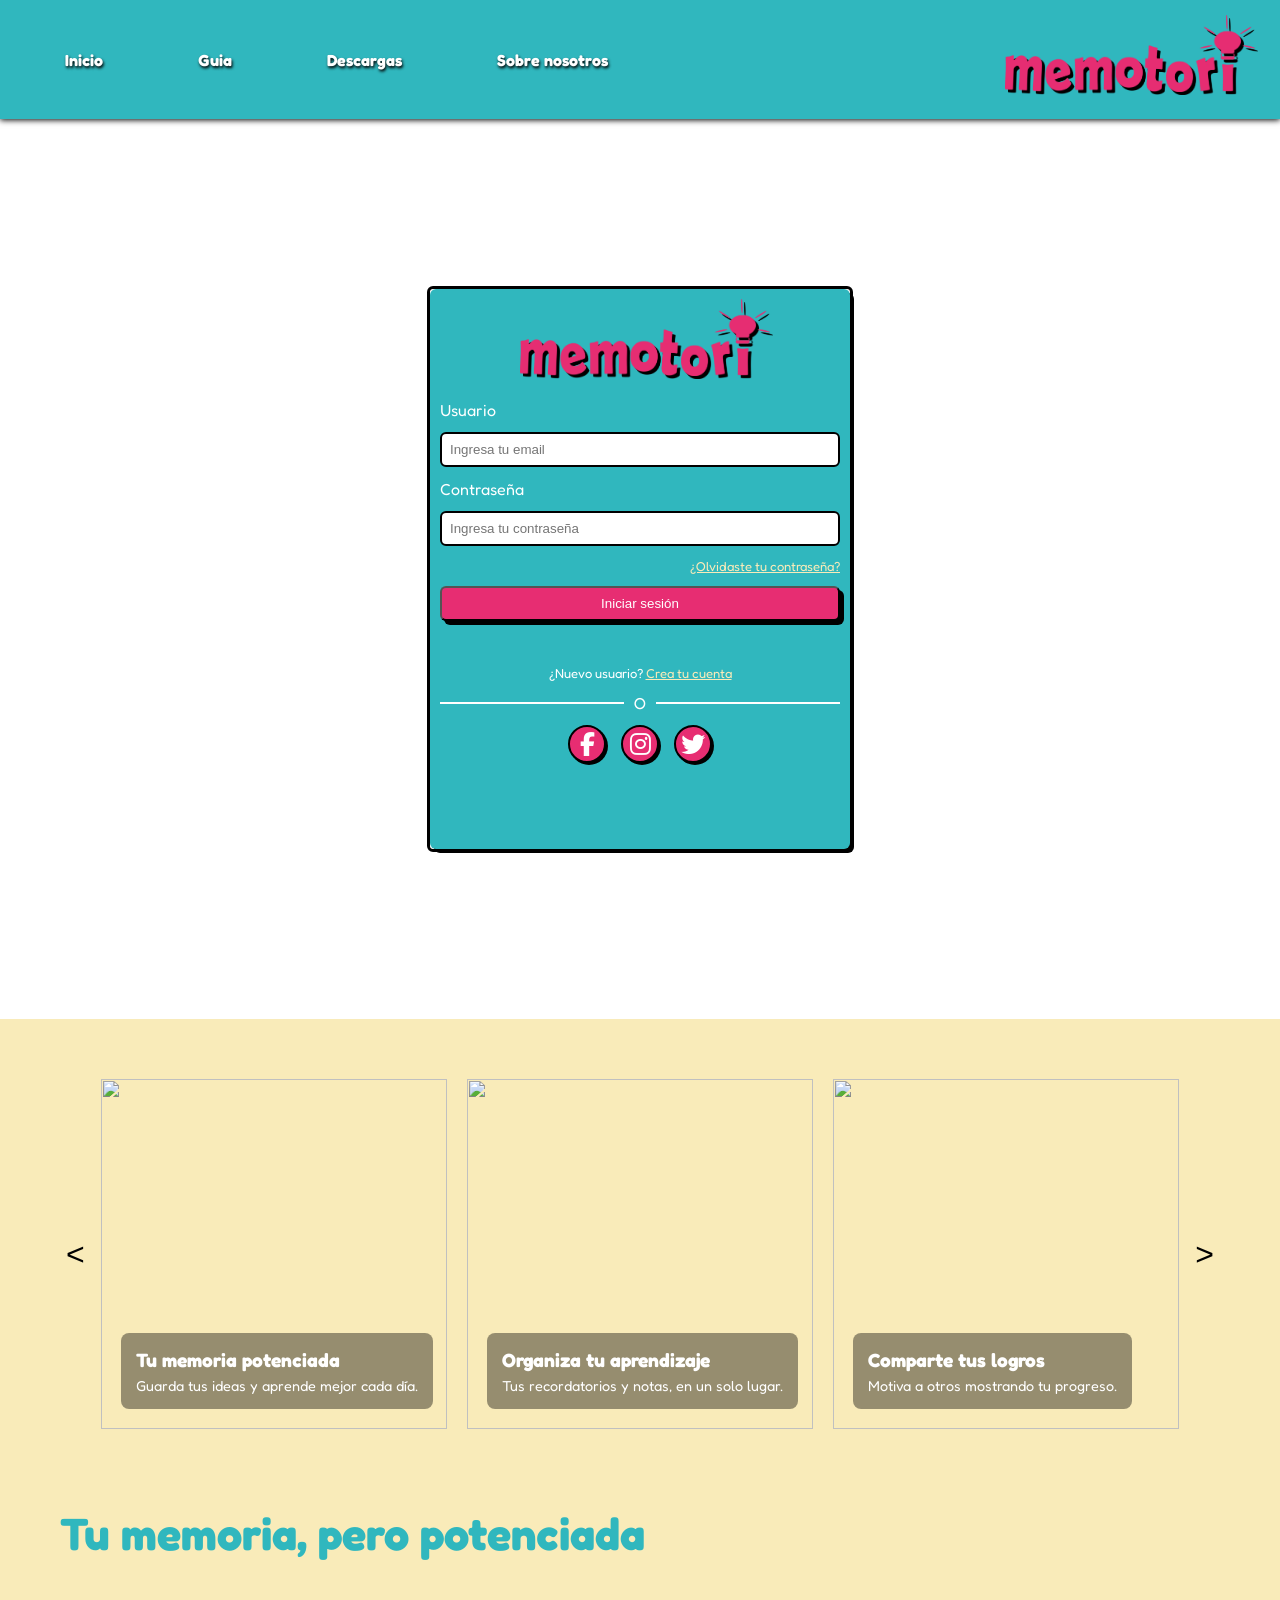
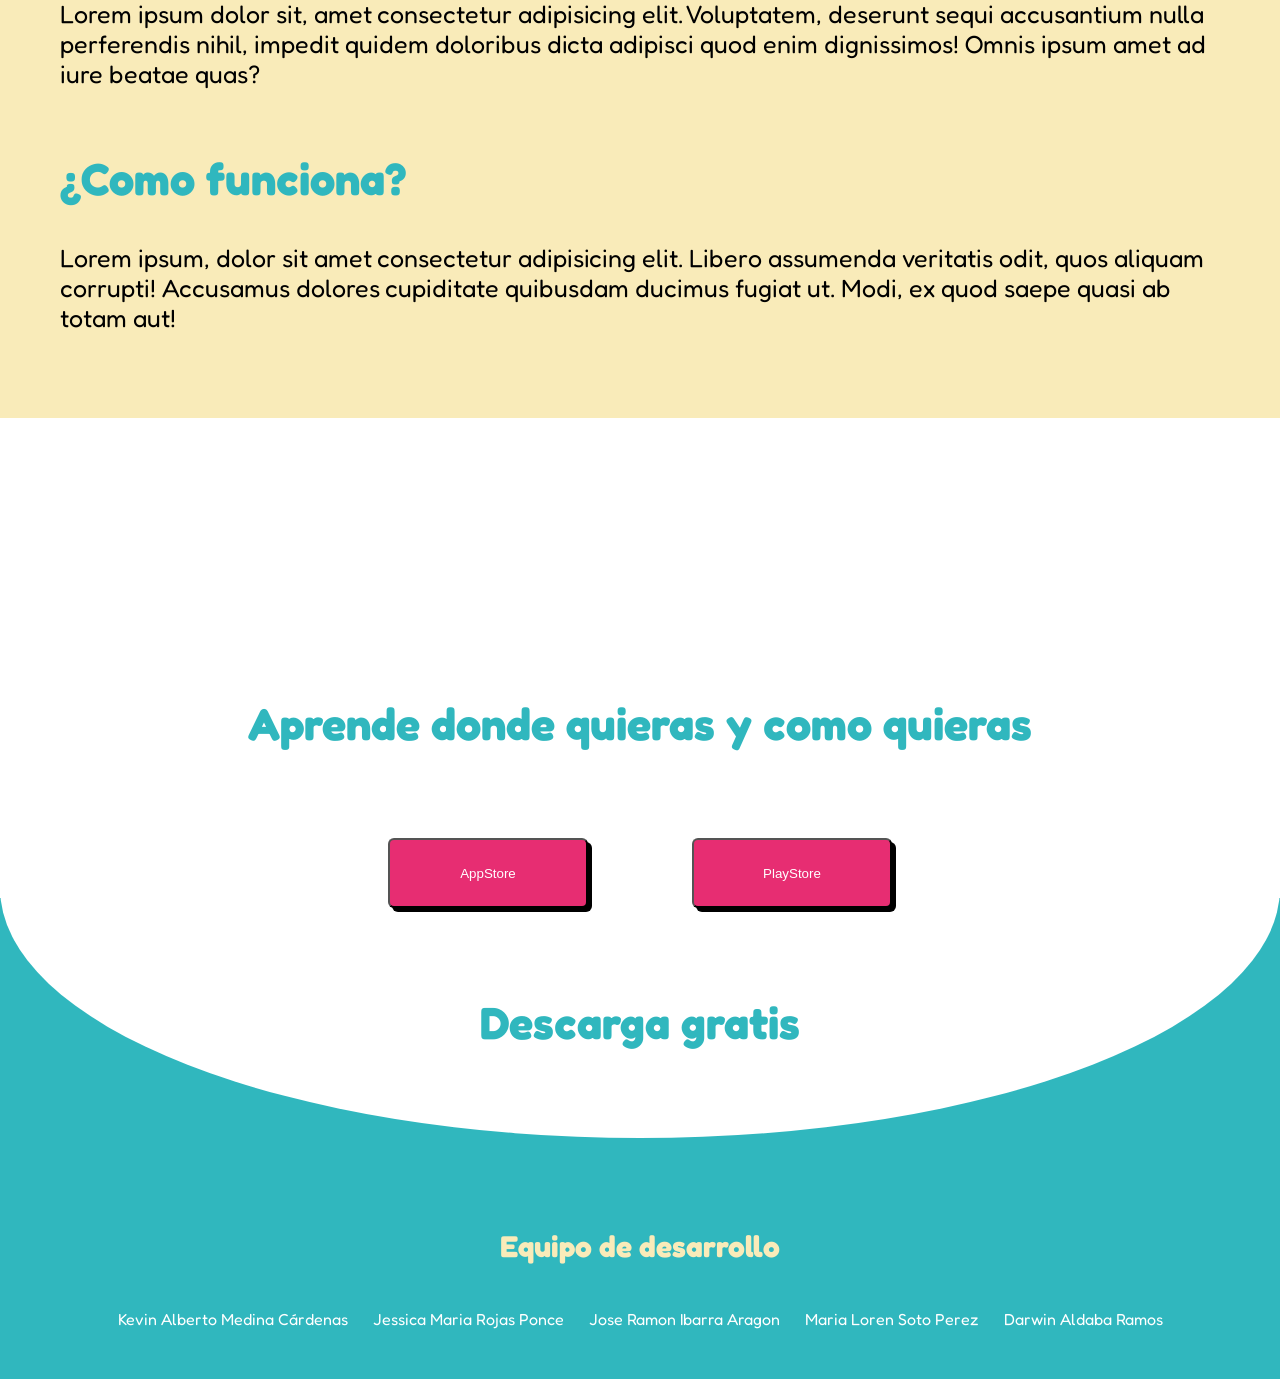
==== crear-carpeta.html @ b7ec8900 "Funcionalidad Categorias" ====
<!DOCTYPE html>
<html lang="es">
<head>
    <meta charset="UTF-8">
    <title>Memotori | Creación de Carpeta</title>
    <link rel="stylesheet" href="css/dashboard.css">
    <style>
        .container-creacion { padding: 40px; max-width: 800px; margin: auto; }
        .input-group { margin-bottom: 25px; }
        .label-custom { display: block; font-family: 'Fredoka One', sans-serif; font-size: 20px; margin-bottom: 10px; text-transform: uppercase; }
        .input-custom { width: 100%; padding: 15px; border: 2px solid #000; border-radius: 12px; font-size: 16px; box-sizing: border-box; }
        
        /* Contenedor de la tarjeta azul de la imagen */
        .card-creator {
            background-color: var(--primary); /* #30B7BE del CSS */
            border: 3px solid #000;
            border-radius: 15px;
            padding: 20px;
            box-shadow: 8px 8px 0 #000;
            display: flex;
            gap: 20px;
        }
        .inputs-tarjeta { flex: 2; display: flex; flex-direction: column; gap: 10px; }
        .image-placeholder { 
            flex: 1; border: 2px dashed #fff; border-radius: 10px; 
            display: flex; flex-direction: column; align-items: center; justify-content: center; color: white;
        }
        .btn-accion {
            background-color: var(--accent); /* #E72D72 del CSS */
            color: white; border: 2px solid #000; padding: 10px 30px;
            border-radius: 10px; cursor: pointer; font-family: 'Fredoka One', sans-serif;
            box-shadow: 4px 4px 0 #000; margin-top: 20px;
        }
    </style>
</head>
<body>
    <header class="topbar">
        <div class="logo"><img src="imagenes/logo.png" alt="Logo"></div>
    </header>

    <main class="container-creacion">
        <div class="input-group">
            <label class="label-custom">Nombre de Categoría</label>
            <input type="text" class="input-custom" id="categoryName" placeholder="Introduzca un nombre">
        </div>

        <div class="input-group">
            <label class="label-custom">Descripción de la Categoría</label>
            <textarea class="input-custom" id="categoryDescription" placeholder="Añade una descripción"></textarea>
        </div>

        <h2 style="text-align: center; font-family: 'Fredoka One';">CREACIÓN DE TARJETAS</h2>

        <div class="card-creator">
            <div class="inputs-tarjeta">
                <input type="text" class="input-custom" placeholder="Introduzca un concepto">
                <input type="text" class="input-custom" placeholder="Introduzca una definición">
                <input type="text" class="input-custom" placeholder="Definición extra">
            </div>
            <div class="image-placeholder">
                <i class="fas fa-image" style="font-size: 40px;"></i>
                <span>Insertar Imagen</span>
            </div>
        </div>

        <div style="display: flex; justify-content: center; gap: 20px;">
            <button class="btn-accion" id="saveCategoryBtn">✓</button>
        </div>
    </main>
    <script src="js/addCategory.js"></script>
    <script src="js/dashboard.js"></script>

</body>
</html>
---- css/dashboard.css ----
:root {
  --primary: #30B7BE;
  --accent: #E72D72;
  --bg: #ffffff;
  --shadow: 8px 8px 0 #000;
}

body {
  margin: 0;
  font-family: 'Fredoka One', sans-serif;
  background-color: #fff;
}

/* HEADER */
.topbar {
  height: 80px;
  background-color: var(--primary);
  justify-content: space-between; 
  display: flex;
  align-items: center;
  padding: 0 30px;
  box-shadow: 0 2px 8px #000;
}

.logo-text {
  color: white;
  font-size: 32px;
  margin-right: 30px;
}

/* SEARCH */
.search-box {
  flex: 1;
  max-width: 500px;
  position: relative;
}

.search-box input {
  width: 100%;
  padding: 10px 45px 10px 20px;
  border-radius: 30px;
  border: none;
  outline: none;
  font-size: 16px;
}

.search-box i {
  position: absolute;
  right: 15px;
  top: 50%;
  transform: translateY(-50%);
  color: #555;
}

/* USER */
.user-avatar {
  width: 45px;
  height: 45px;
  background-color: #222;
  color: white;
  border-radius: 50%;
  display: grid;
  place-items: center;
  margin-left: 20px;
}

/* DASHBOARD */
.dashboard {
  padding: 60px;
  display: flex;
  flex-direction: column;
  gap: 50px;
}

/* FOLDERS */
.folder-card {
  background-color: var(--primary);
  height: 160px;
  border-radius: 10px;
  box-shadow: var(--shadow);
  position: relative;
  display: flex;
  justify-content: center;
  align-items: center;
}

.folder-card h2 {
  color: white;
  font-size: 42px;
}

/* MENU DOTS */
.folder-menu {
  position: absolute;
  top: 20px;
  right: 20px;
  background-color: #222;
  color: white;
  width: 38px;
  height: 38px;
  border-radius: 50%;
  display: grid;
  place-items: center;
  cursor: pointer;
}

/* FLOATING BUTTON */
.floating-btn {
  position: fixed;
  right: 40px;
  bottom: 40px;
  width: 65px;
  height: 65px;
  border-radius: 12px;
  background-color: var(--accent);
  color: white;
  border: none;
  font-size: 26px;
  box-shadow: var(--shadow);
  cursor: pointer;
}

.logo {
    display: flex;
    align-items: center;
}

.logo img {
    height: 40px;      /* ajusta según tu logo */
    width: auto;
    object-fit: contain;
}

/* ===== MODAL ===== */
.modal-overlay {
    position: fixed;
    inset: 0;
    background: rgba(0, 0, 0, 0.5);
    display: none;
    justify-content: center;
    align-items: center;
    z-index: 999;
}

.modal-box {
    background: white;
    border-radius: 16px;
    width: 300px;
    text-align: center;
    box-shadow: 0 20px 40px rgba(0,0,0,0.3);
    overflow: hidden; /* para que las líneas lleguen a los bordes */
}

.modal-box h3 {
    padding: 20px;
    margin: 0;
    font-size: 18px;
    border-bottom: 1px solid #e0e0e0;
}

/* BOTONES COMO TEXTO */
.modal-btn {
    all: unset;                /* elimina estilos nativos */
    display: flex;             /* fuerza centrado real */
    justify-content: center;
    align-items: center;
    width: 100%;
    padding: 16px;
    cursor: pointer;
    font-size: 16px;
    box-sizing: border-box;
}

/* Líneas divisorias */
.modal-btn:not(:last-child) {
    border-bottom: 1px solid #e0e0e0;
}

/* Colores solo en texto */
.modal-btn.edit {
    font-weight: 600;
}

.modal-btn.delete {
    font-weight: 600;
}

.modal-btn.cancel {
    font-weight: 600;
}
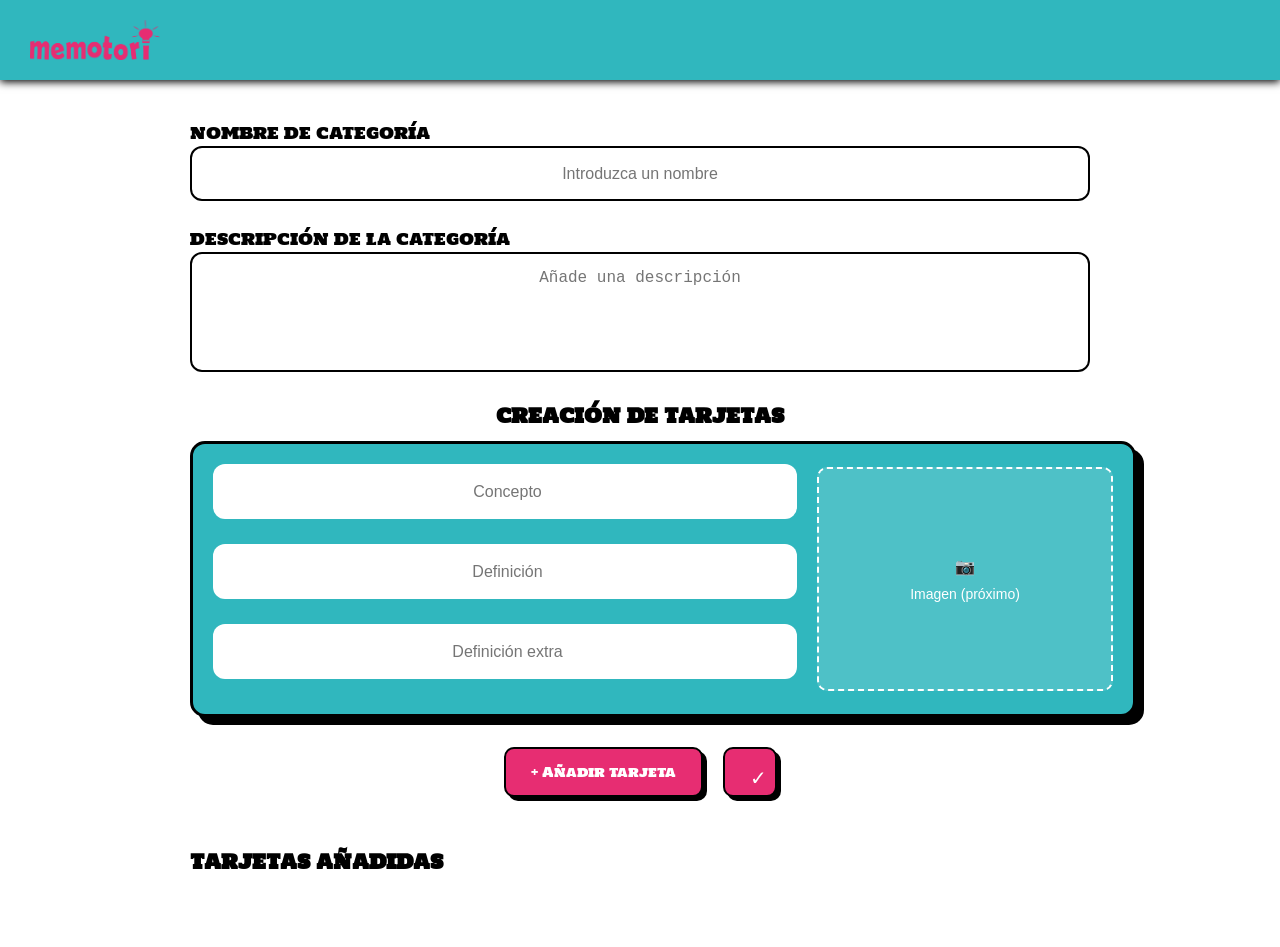
==== commit 17431d90: "Mejoras y Funcionalidades" ====
--- a/crear-carpeta.html
+++ b/crear-carpeta.html
@@ -2,17 +2,35 @@
 <html lang="es">
 <head>
     <meta charset="UTF-8">
-    <title>Memotori | Creación de Carpeta</title>
+    <title>Memotori | Creación de Categoría</title>
+
     <link rel="stylesheet" href="css/dashboard.css">
+    <link rel="stylesheet" href="css/desktop.css">
+    <link href="https://fonts.googleapis.com/css2?family=Holtwood+One+SC&display=swap" rel="stylesheet">
+
     <style>
-        .container-creacion { padding: 40px; max-width: 800px; margin: auto; }
-        .input-group { margin-bottom: 25px; }
-        .label-custom { display: block; font-family: 'Fredoka One', sans-serif; font-size: 20px; margin-bottom: 10px; text-transform: uppercase; }
-        .input-custom { width: 100%; padding: 15px; border: 2px solid #000; border-radius: 12px; font-size: 16px; box-sizing: border-box; }
-        
-        /* Contenedor de la tarjeta azul de la imagen */
+        .container-creacion {
+            padding: 40px;
+            max-width: 900px;
+            margin: auto;
+        }
+
+        .input-group {
+            margin-bottom: 25px;
+        }
+
+        .input-custom {
+            width: 100%;
+            padding: 15px;
+            border: 2px solid #000;
+            border-radius: 12px;
+            font-size: 16px;
+            box-sizing: border-box;
+            text-align: center;
+        }
+
         .card-creator {
-            background-color: var(--primary); /* #30B7BE del CSS */
+            background-color: var(--primary);
             border: 3px solid #000;
             border-radius: 15px;
             padding: 20px;
@@ -20,55 +38,102 @@
             display: flex;
             gap: 20px;
         }
-        .inputs-tarjeta { flex: 2; display: flex; flex-direction: column; gap: 10px; }
-        .image-placeholder { 
-            flex: 1; border: 2px dashed #fff; border-radius: 10px; 
-            display: flex; flex-direction: column; align-items: center; justify-content: center; color: white;
+
+        .inputs-tarjeta {
+            flex: 2;
+            display: flex;
+            flex-direction: column;
+            gap: 10px;
         }
-        .btn-accion {
-            background-color: var(--accent); /* #E72D72 del CSS */
-            color: white; border: 2px solid #000; padding: 10px 30px;
-            border-radius: 10px; cursor: pointer; font-family: 'Fredoka One', sans-serif;
-            box-shadow: 4px 4px 0 #000; margin-top: 20px;
+
+        .image-placeholder {
+            flex: 1;
+            border: 2px dashed #fff;
+            border-radius: 10px;
+            display: flex;
+            flex-direction: column;
+            align-items: center;
+            justify-content: center;
+            color: white;
+        }
+
+        .actions {
+            display: flex;
+            justify-content: center;
+            gap: 20px;
+            margin-top: 30px;
+        }
+
+        .btn-add,
+        .btn-check {
+            background-color: var(--accent);
+            color: white;
+            border: 2px solid #000;
+            padding: 12px 25px;
+            border-radius: 10px;
+            cursor: pointer;
+            font-family: 'Holtwood One SC', serif;
+            box-shadow: 4px 4px 0 #000;
+        }
+
+        .cards-preview {
+            display: flex;
+            flex-direction: column;
+            gap: 30px;
+            margin-top: 30px;
         }
     </style>
 </head>
+
 <body>
-    <header class="topbar">
-        <div class="logo"><img src="imagenes/logo.png" alt="Logo"></div>
-    </header>
 
-    <main class="container-creacion">
-        <div class="input-group">
-            <label class="label-custom">Nombre de Categoría</label>
-            <input type="text" class="input-custom" id="categoryName" placeholder="Introduzca un nombre">
+<header class="topbar">
+    <div class="logo">
+        <img src="imagenes/logo.png" alt="Logo">
+    </div>
+</header>
+
+<main class="container-creacion">
+
+    <!-- DATOS CATEGORÍA -->
+    <div class="input-group">
+        <label class="titulo">Nombre de Categoría</label>
+        <input id="categoryName" type="text" class="input-custom" placeholder="Introduzca un nombre">
+    </div>
+
+    <div class="input-group">
+        <label class="titulo">Descripción de la Categoría</label>
+        <textarea id="categoryDescription" class="input-custom" placeholder="Añade una descripción"></textarea>
+    </div>
+
+    <!-- CREACIÓN DE TARJETAS -->
+    <h3 class="titulo" style="text-align:center;">CREACIÓN DE TARJETAS</h3>
+
+    <div class="card-creator">
+        <div class="inputs-tarjeta">
+            <input id="cardConcept" class="input-custom" placeholder="Concepto">
+            <input id="cardDefinition" class="input-custom" placeholder="Definición">
+            <input id="cardExtra" class="input-custom" placeholder="Definición extra">
         </div>
 
-        <div class="input-group">
-            <label class="label-custom">Descripción de la Categoría</label>
-            <textarea class="input-custom" id="categoryDescription" placeholder="Añade una descripción"></textarea>
+        <div class="image-placeholder">
+            📷
+            <span>Imagen (próximo)</span>
         </div>
+    </div>
 
-        <h2 style="text-align: center; font-family: 'Fredoka One';">CREACIÓN DE TARJETAS</h2>
+    <!-- BOTONES -->
+    <div class="actions">
+        <button class="btn-add" id="addCardBtn">+ Añadir tarjeta</button>
+        <button class="btn-check" id="saveCategoryBtn">✓ Guardar</button>
+    </div>
 
-        <div class="card-creator">
-            <div class="inputs-tarjeta">
-                <input type="text" class="input-custom" placeholder="Introduzca un concepto">
-                <input type="text" class="input-custom" placeholder="Introduzca una definición">
-                <input type="text" class="input-custom" placeholder="Definición extra">
-            </div>
-            <div class="image-placeholder">
-                <i class="fas fa-image" style="font-size: 40px;"></i>
-                <span>Insertar Imagen</span>
-            </div>
-        </div>
+    <!-- PREVIEW -->
+    <h3 class="titulo" style="margin-top:50px;">Tarjetas añadidas</h3>
+    <div id="cardsPreview" class="cards-preview"></div>
 
-        <div style="display: flex; justify-content: center; gap: 20px;">
-            <button class="btn-accion" id="saveCategoryBtn">✓</button>
-        </div>
-    </main>
-    <script src="js/addCategory.js"></script>
-    <script src="js/dashboard.js"></script>
+</main>
 
+<script src="js/addCategory.js"></script>
 </body>
-</html>+</html>
--- a/css/dashboard.css
+++ b/css/dashboard.css
@@ -3,6 +3,14 @@
   --accent: #E72D72;
   --bg: #ffffff;
   --shadow: 8px 8px 0 #000;
+}
+
+.titulo-holtwood {
+  font-family: 'Holtwood One SC', bold;
+  font-weight: 700;
+  text-transform: uppercase;
+  letter-spacing: 1px;
+  color: #000;
 }
 
 body {
@@ -82,11 +90,13 @@
   display: flex;
   justify-content: center;
   align-items: center;
+  cursor: pointer;
 }
 
 .folder-card h2 {
   color: white;
   font-size: 42px;
+  pointer-events: none;
 }
 
 /* MENU DOTS */
@@ -160,8 +170,8 @@
 
 /* BOTONES COMO TEXTO */
 .modal-btn {
-    all: unset;                /* elimina estilos nativos */
-    display: flex;             /* fuerza centrado real */
+    all: unset;                
+    display: flex;             
     justify-content: center;
     align-items: center;
     width: 100%;
@@ -187,4 +197,96 @@
 
 .modal-btn.cancel {
     font-weight: 600;
-}+}
+
+.container-creacion {
+  max-width: 1100px;   
+  padding: 40px 30px;
+}
+
+.input-custom {
+  border-radius: 14px;
+  height: 55px;
+  font-size: 17px;
+}
+
+textarea.input-custom {
+  height: 120px;
+  resize: none;
+}
+
+.label-custom {
+  font-size: 22px;
+  letter-spacing: 1px;
+}
+
+h2 {
+  margin: 40px 0 25px;
+  font-size: 26px;
+}
+
+.card-creator {
+  width: 100%;
+  min-height: 220px;
+  align-items: center;
+  box-shadow: 10px 10px 0 #000;
+}
+
+.card-creator .input-custom {
+  background: #fff;
+  border-radius: 12px;
+  border: none;
+  padding-left: 20px;
+  justify-content: center;
+  font-size: 16px;
+  margin-bottom: 15px;
+}
+
+.image-placeholder {
+  border: none;
+  background: rgba(255,255,255,0.15);
+  border-radius: 14px;
+  cursor: pointer;
+  width: 220px;
+  height: 220px;
+}
+
+.image-placeholder span {
+  margin-top: 10px;
+  font-size: 14px;
+}
+
+/* ===== BOTONES ===== */
+.actions {
+  display: flex;
+  justify-content: center;
+  gap: 15px;
+  margin-top: 25px;
+}
+
+
+.btn-add {
+  background-color: var(--accent);
+  color: white;
+  border: 3px solid #000;
+  padding: 12px 30px;
+  border-radius: 12px;
+  font-family: 'Fredoka One', sans-serif;
+  box-shadow: 6px 6px 0 #000;
+  cursor: pointer;
+}
+
+
+.btn-check {
+  background-color: var(--accent);
+  color: white;
+  border: 3px solid #000;
+  width: 50px;
+  height: 50px;
+  border-radius: 12px;
+  font-size: 20px;
+  box-shadow: 6px 6px 0 #000;
+  cursor: pointer;
+}
+
+
--- a/css/desktop.css
+++ b/css/desktop.css
@@ -0,0 +1,138 @@
+ body {
+      font-family: Arial, sans-serif;
+      background: #fff;
+    }
+
+    /* ===== TITULOS ===== */
+    .titulo {
+      font-family: 'Holtwood One SC', serif;
+      text-transform: uppercase;
+      margin-bottom: 10px;
+    }
+
+    .descripcion {
+      max-width: 900px;
+      line-height: 1.5;
+      margin-bottom: 40px;
+    }
+
+
+    .folder-card h2 {
+        pointer-events: none;
+    }
+    /* ===== LAYOUT ===== */
+    .contenido {
+      max-width: 1200px;
+      margin: auto;
+      padding: 40px;
+    }
+
+    .zona-juego {
+      display: grid;
+      grid-template-columns: 2fr 1fr;
+      gap: 40px;
+      align-items: start;
+    }
+
+    /* ===== FLIP CARD ===== */
+    .flip-container {
+      perspective: 1000px;
+      cursor: pointer;
+    }
+
+    .flip-card {
+      width: 100%;
+      height: 200px;
+      position: relative;
+      transform-style: preserve-3d;
+      transition: transform 0.7s ease;
+    }
+
+    .flip-card.flipped {
+      transform: rotateY(180deg);
+    }
+
+    .cards-preview {
+        display: flex;
+        flex-direction: column;
+        gap: 30px;
+        margin-top: 30px;
+        }
+
+    .card-face {
+      position: absolute;
+      inset: 0;
+      backface-visibility: hidden;
+      border-radius: 15px;
+      border: 3px solid #000;
+      box-shadow: 10px 10px 0 #000;
+      display: flex;
+      align-items: center;
+      justify-content: space-between;
+      padding: 30px;
+      color: white;
+      font-family: 'Holtwood One SC', serif;
+      font-size: 26px;
+    }
+
+    .card-front {
+      background: #30B7BE;
+    }
+
+    .card-back {
+      background: #E72D72;
+      transform: rotateY(180deg);
+    }
+
+    .divider {
+      width: 2px;
+      height: 80%;
+      background: rgba(255,255,255,0.5);
+    }
+
+    .card-small {
+      font-size: 18px;
+    }
+
+    /* ===== MODOS DE JUEGO ===== */
+    .modos {
+      display: flex;
+      flex-direction: column;
+      gap: 15px;
+    }
+
+    .modo-btn {
+      background: #E72D72;
+      color: white;
+      border: 3px solid #000;
+      border-radius: 12px;
+      padding: 15px;
+      display: flex;
+      align-items: center;
+      gap: 15px;
+      font-family: 'Holtwood One SC', serif;
+      cursor: pointer;
+      box-shadow: 6px 6px 0 #000;
+      transition: transform 0.1s;
+    }
+
+    .modo-btn:active {
+      transform: translate(3px,3px);
+      box-shadow: 3px 3px 0 #000;
+    }
+
+    .modo-icon {
+      background: white;
+      width: 40px;
+      height: 40px;
+      border-radius: 8px;
+    }
+
+    /* ===== DELETE ICON ===== */
+    .delete {
+      position: absolute;
+      left: -40px;
+      top: 50%;
+      transform: translateY(-50%);
+      cursor: pointer;
+    }
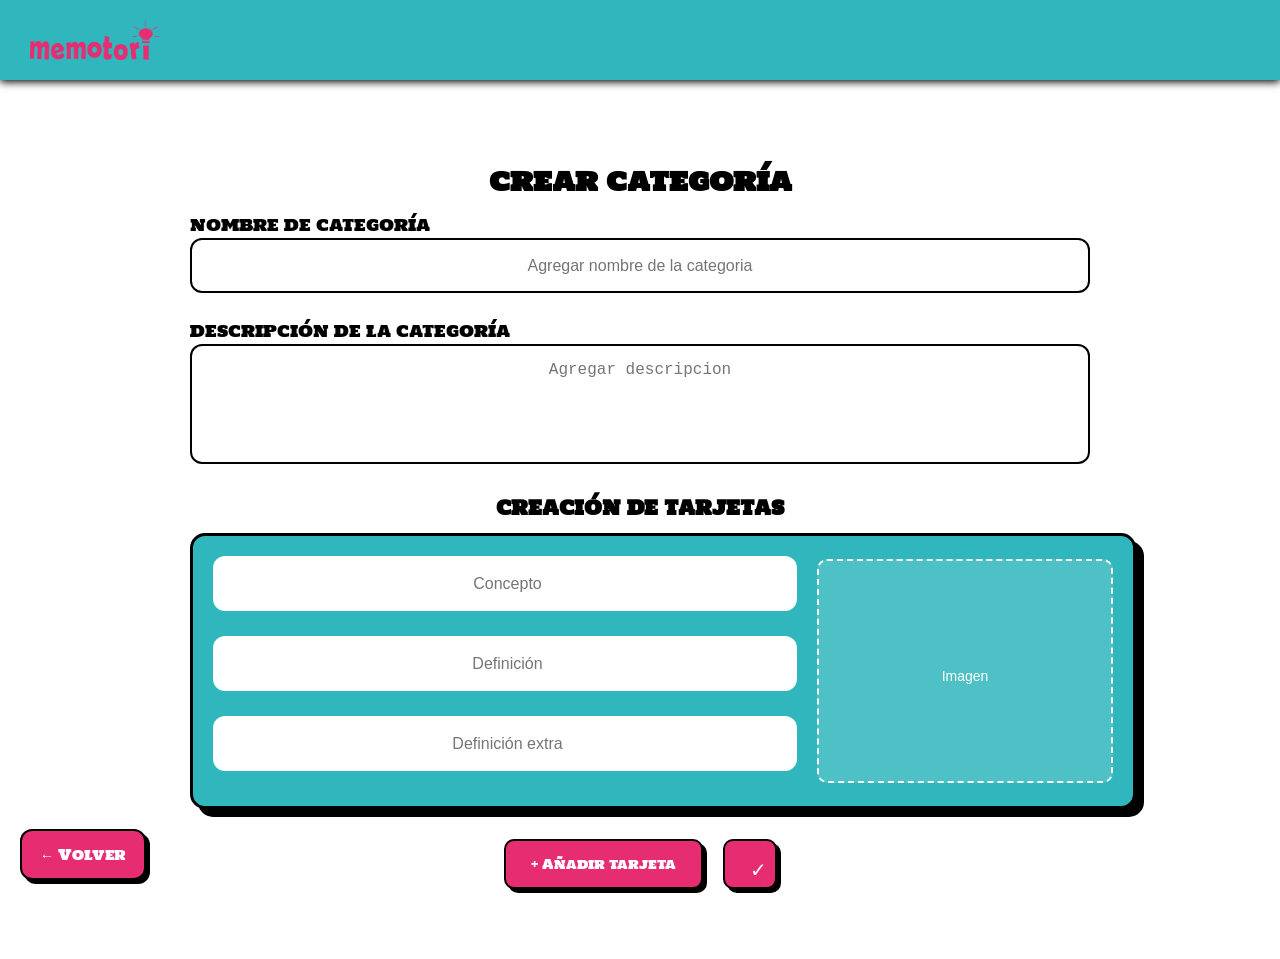
==== commit a2aec86e: "Se agrego boton de volver y funcionalidades en las tarjetas" ====
--- a/crear-carpeta.html
+++ b/crear-carpeta.html
@@ -38,6 +38,27 @@
             display: flex;
             gap: 20px;
         }
+
+        .delete-card {
+            position: absolute;
+            top: 8px;
+            right: 8px;
+            background: #E72D72;
+            border: 2px solid #000;
+            color: white;
+            font-size: 14px;
+            border-radius: 50%;
+            width: 28px;
+            height: 28px;
+            cursor: pointer;
+            z-index: 5;
+            box-shadow: 2px 2px 0 #000;
+        }
+
+        .delete-card:hover {
+            transform: scale(1.1);
+        }
+
 
         .inputs-tarjeta {
             flex: 2;
@@ -95,18 +116,21 @@
 
 <main class="container-creacion">
 
-    <!-- DATOS CATEGORÍA -->
-    <div class="input-group">
-        <label class="titulo">Nombre de Categoría</label>
-        <input id="categoryName" type="text" class="input-custom" placeholder="Introduzca un nombre">
+    <h2 class="titulo" id="formTitle" style="text-align:center;"></h2>
+
+    <!-- CAMPOS DE CATEGORÍA -->
+    <div id="categoryFields">
+        <div class="input-group">
+            <label class="titulo">Nombre de Categoría</label>
+            <input id="categoryName" type="text" class="input-custom" placeholder="Agregar nombre de la categoria">
+        </div>
+
+        <div class="input-group">
+            <label class="titulo">Descripción de la Categoría</label>
+            <textarea id="categoryDescription" class="input-custom" placeholder="Agregar descripcion"></textarea>
+        </div>
     </div>
 
-    <div class="input-group">
-        <label class="titulo">Descripción de la Categoría</label>
-        <textarea id="categoryDescription" class="input-custom" placeholder="Añade una descripción"></textarea>
-    </div>
-
-    <!-- CREACIÓN DE TARJETAS -->
     <h3 class="titulo" style="text-align:center;">CREACIÓN DE TARJETAS</h3>
 
     <div class="card-creator">
@@ -117,23 +141,24 @@
         </div>
 
         <div class="image-placeholder">
-            📷
-            <span>Imagen (próximo)</span>
+            <span>Imagen</span>
         </div>
     </div>
 
-    <!-- BOTONES -->
     <div class="actions">
         <button class="btn-add" id="addCardBtn">+ Añadir tarjeta</button>
-        <button class="btn-check" id="saveCategoryBtn">✓ Guardar</button>
+        <button class="btn-check" id="saveBtn"></button>
     </div>
 
-    <!-- PREVIEW -->
-    <h3 class="titulo" style="margin-top:50px;">Tarjetas añadidas</h3>
     <div id="cardsPreview" class="cards-preview"></div>
 
 </main>
 
+<button id="backBtn" class="back-btn">
+    ← Volver
+</button>
+
+<script src="js/backButton.js"></script>
 <script src="js/addCategory.js"></script>
 </body>
-</html>
+</html>
--- a/css/dashboard.css
+++ b/css/dashboard.css
@@ -289,4 +289,26 @@
   cursor: pointer;
 }
 
-
+.back-btn {
+    position: fixed;
+    bottom: 20px;
+    left: 20px;
+    z-index: 9999;
+
+    background-color: var(--accent);
+    color: white;
+    border: 2px solid #000;
+    border-radius: 12px;
+    padding: 12px 18px;
+
+    font-family: 'Holtwood One SC', serif;
+    font-size: 14px;
+    cursor: pointer;
+
+    box-shadow: 4px 4px 0 #000;
+}
+
+.back-btn:hover {
+    transform: translateY(-2px);
+}
+
--- a/css/desktop.css
+++ b/css/desktop.css
@@ -16,10 +16,6 @@
       margin-bottom: 40px;
     }
 
-
-    .folder-card h2 {
-        pointer-events: none;
-    }
     /* ===== LAYOUT ===== */
     .contenido {
       max-width: 1200px;
@@ -84,6 +80,27 @@
       transform: rotateY(180deg);
     }
 
+    .delete-card {
+    position: absolute;
+    top: 8px;
+    right: 8px;
+    background: #E72D72;
+    border: 2px solid #000;
+    color: white;
+    font-size: 14px;
+    border-radius: 50%;
+    width: 28px;
+    height: 28px;
+    cursor: pointer;
+    z-index: 5;
+    box-shadow: 2px 2px 0 #000;
+}
+
+    .delete-card:hover {
+        transform: scale(1.1);
+    }
+
+
     .divider {
       width: 2px;
       height: 80%;
@@ -135,4 +152,22 @@
       top: 50%;
       transform: translateY(-50%);
       cursor: pointer;
-    }+    }
+
+    .add-card-btn {
+    margin-top: 25px;
+    padding: 14px;
+    width: 100%;
+    background-color: var(--accent);
+    color: white;
+    border: 3px solid #000;
+    border-radius: 14px;
+    font-family: 'Holtwood One SC', serif;
+    font-size: 16px;
+    cursor: pointer;
+    box-shadow: 6px 6px 0 #000;
+}
+
+.add-card-btn:hover {
+    transform: translateY(-2px);
+}
